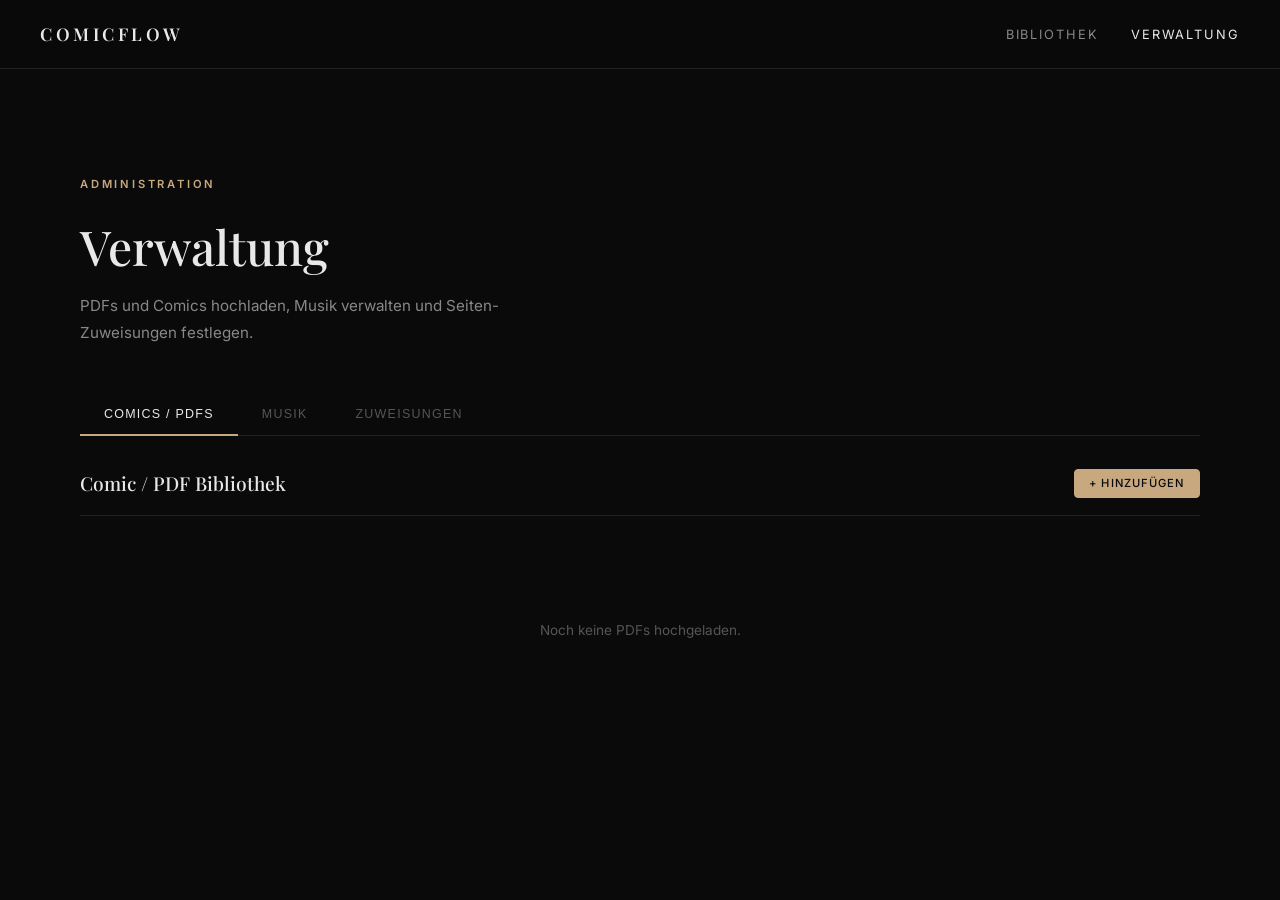
==== admin.html @ b3520b1f "Fix auto-import: add to all pages, wait for DB, refresh admin list Co-Authored-By: Claude Opus 4.6 <" ====
<!DOCTYPE html>
<html lang="de">
<head>
  <meta charset="UTF-8">
  <meta name="viewport" content="width=device-width, initial-scale=1.0">
  <title>ComicFlow - Verwaltung</title>
  <link rel="manifest" href="manifest.json">
  <meta name="theme-color" content="#0a0a0a">
  <link rel="stylesheet" href="css/style.css">
  <script src="https://cdnjs.cloudflare.com/ajax/libs/pdf.js/3.11.174/pdf.min.js"></script>
  <script src="lib/unrar.js"></script>
  <script src="lib/unrar-bundle.js"></script>
</head>
<body>
  <nav class="nav">
    <a href="index.html" class="nav-brand">ComicFlow</a>
    <ul class="nav-links">
      <li><a href="index.html">Bibliothek</a></li>
      <li><a href="admin.html" class="active">Verwaltung</a></li>
    </ul>
  </nav>

  <main class="main">
    <div class="container">
      <div class="hero">
        <div class="hero-label">Administration</div>
        <h1>Verwaltung</h1>
        <p>PDFs und Comics hochladen, Musik verwalten und Seiten-Zuweisungen festlegen.</p>
      </div>

      <!-- Tabs -->
      <div class="tabs">
        <button class="tab active" data-tab="pdfs">Comics / PDFs</button>
        <button class="tab" data-tab="music">Musik</button>
        <button class="tab" data-tab="assign">Zuweisungen</button>
      </div>

      <!-- Tab: PDFs -->
      <div class="tab-content active" id="tab-pdfs">
        <div class="admin-section">
          <div class="admin-section-header">
            <h2 class="admin-section-title">Comic / PDF Bibliothek</h2>
            <button class="btn btn-accent btn-sm" id="addPdfBtn">+ Hinzufügen</button>
          </div>
          <div id="pdfList" class="pdf-list"></div>
          <div id="pdfEmpty" class="empty-state" style="display:none;">
            <p class="text-sm text-muted">Noch keine PDFs hochgeladen.</p>
          </div>
        </div>
      </div>

      <!-- Tab: Music -->
      <div class="tab-content" id="tab-music">
        <div class="admin-section">
          <div class="admin-section-header">
            <h2 class="admin-section-title">Musik Bibliothek</h2>
            <button class="btn btn-accent btn-sm" id="addMusicBtn">+ Musik hinzufügen</button>
          </div>
          <ul id="musicList" class="music-list"></ul>
          <div id="musicEmpty" class="empty-state" style="display:none;">
            <p class="text-sm text-muted">Noch keine Musik hochgeladen.</p>
          </div>
        </div>
      </div>

      <!-- Tab: Assign -->
      <div class="tab-content" id="tab-assign">
        <div class="admin-section">
          <div class="admin-section-header">
            <h2 class="admin-section-title">Seiten-Zuweisungen</h2>
          </div>

          <div class="form-group">
            <label class="form-label">PDF auswählen</label>
            <select class="form-input" id="assignPdfSelect">
              <option value="">-- PDF wählen --</option>
            </select>
          </div>

          <div id="assignHint" class="text-sm text-muted mt-2">
            Wähle eine PDF aus, um die Seiten zu sehen.<br>
            <strong>Strg+Klick</strong> = einzelne Seiten auswählen &nbsp;|&nbsp; <strong>Shift+Klick</strong> = Bereich auswählen
          </div>

          <div id="pageGridContainer" style="display:none;" class="mt-3">
            <div id="pageGrid" class="page-grid"></div>
          </div>
        </div>
      </div>
    </div>
  </main>

  <!-- Assign Bar -->
  <div class="assign-bar" id="assignBar">
    <div class="assign-bar-info">
      <strong id="selectedCount">0</strong> Seiten ausgewählt
    </div>
    <div class="assign-bar-actions">
      <select class="form-input" id="assignMusicSelect">
        <option value="">-- Musik wählen --</option>
      </select>
      <button class="btn btn-accent btn-sm" id="assignApplyBtn">Zuweisen</button>
      <button class="btn btn-danger btn-sm" id="assignRemoveBtn">Entfernen</button>
      <button class="btn btn-sm" id="assignCancelBtn">Abbrechen</button>
    </div>
  </div>

  <!-- Page Preview Lightbox -->
  <div class="page-preview-backdrop" id="pagePreview">
    <button class="page-preview-close" id="pagePreviewClose">&times;</button>
    <img class="page-preview-img" id="pagePreviewImg" src="" alt="Seitenvorschau">
    <div class="page-preview-bar">
      <div class="page-preview-nav">
        <button id="previewPrev">&#8592;</button>
      </div>
      <span class="page-preview-label" id="previewPageLabel">Seite 1</span>
      <div class="page-preview-nav">
        <button id="previewNext">&#8594;</button>
      </div>
      <select class="form-input" id="previewMusicSelect">
        <option value="">-- Musik --</option>
      </select>
      <button class="btn btn-accent btn-sm" id="previewAssignBtn">Zuweisen</button>
      <button class="btn btn-danger btn-sm" id="previewRemoveBtn">Entfernen</button>
    </div>
  </div>

  <!-- Modal: Add PDF -->
  <div class="modal-backdrop" id="pdfModal">
    <div class="modal">
      <button class="modal-close" onclick="closePdfModal()">&times;</button>
      <h3 class="modal-title">Comic / PDF hinzufügen</h3>
      <div class="form-group">
        <label class="form-label">Name</label>
        <input type="text" class="form-input" id="pdfName" placeholder="z.B. Iron Man #1">
      </div>
      <div class="form-group">
        <label class="form-label">Datei (PDF oder CBR)</label>
        <input type="file" class="form-input" id="pdfFile" accept=".pdf,.cbr,.rar">
      </div>
      <button class="btn btn-accent mt-2" id="pdfSaveBtn">Speichern</button>
    </div>
  </div>

  <!-- Modal: Add Music -->
  <div class="modal-backdrop" id="musicModal">
    <div class="modal">
      <button class="modal-close" onclick="closeMusicModal()">&times;</button>
      <h3 class="modal-title">Musik hinzufügen</h3>
      <div class="form-group">
        <label class="form-label">Name</label>
        <input type="text" class="form-input" id="musicName" placeholder="z.B. Action Theme">
      </div>
      <div class="form-group">
        <label class="form-label">Audio Datei</label>
        <input type="file" class="form-input" id="musicFile" accept="audio/*">
      </div>
      <div class="form-group">
        <label class="form-checkbox-label">
          <input type="checkbox" id="musicUseFileTitle" checked>
          Titel aus MP3-Metadaten übernehmen
        </label>
      </div>
      <button class="btn btn-accent mt-2" id="musicSaveBtn">Speichern</button>
    </div>
  </div>

  <div class="toast-container" id="toasts"></div>

  <script src="js/db.js"></script>
  <script src="js/auto-import.js"></script>
  <script src="js/admin.js"></script>
</body>
</html>
---- css/style.css ----
@import url('https://fonts.googleapis.com/css2?family=Inter:wght@300;400;500;600;700&family=Playfair+Display:wght@400;500;600;700&display=swap');

*, *::before, *::after {
  box-sizing: border-box;
  margin: 0;
  padding: 0;
}

:root {
  --bg-primary: #0a0a0a;
  --bg-secondary: #111111;
  --bg-tertiary: #1a1a1a;
  --bg-card: #141414;
  --bg-hover: #1e1e1e;
  --border: #222222;
  --border-light: #2a2a2a;
  --text-primary: #e8e8e8;
  --text-secondary: #888888;
  --text-muted: #555555;
  --accent: #c8a87e;
  --accent-hover: #d4b88e;
  --danger: #c0392b;
  --success: #27ae60;
  --selection: rgba(200, 168, 126, 0.15);
  --selection-border: rgba(200, 168, 126, 0.4);
}

html {
  font-size: 16px;
  scroll-behavior: smooth;
}

body {
  font-family: 'Inter', -apple-system, BlinkMacSystemFont, sans-serif;
  background: var(--bg-primary);
  color: var(--text-primary);
  min-height: 100vh;
  line-height: 1.6;
  -webkit-font-smoothing: antialiased;
}

/* ── Scrollbar ── */
::-webkit-scrollbar { width: 6px; }
::-webkit-scrollbar-track { background: var(--bg-primary); }
::-webkit-scrollbar-thumb { background: var(--border-light); border-radius: 3px; }
::-webkit-scrollbar-thumb:hover { background: var(--text-muted); }

/* ── Navigation ── */
.nav {
  position: fixed;
  top: 0;
  left: 0;
  right: 0;
  z-index: 100;
  display: flex;
  align-items: center;
  justify-content: space-between;
  padding: 1.25rem 2.5rem;
  background: rgba(10, 10, 10, 0.85);
  backdrop-filter: blur(20px);
  border-bottom: 1px solid var(--border);
}

.nav-brand {
  font-family: 'Playfair Display', serif;
  font-size: 1.1rem;
  font-weight: 600;
  letter-spacing: 0.2em;
  text-transform: uppercase;
  color: var(--text-primary);
  text-decoration: none;
}

.nav-links {
  display: flex;
  gap: 2rem;
  list-style: none;
}

.nav-links a {
  color: var(--text-secondary);
  text-decoration: none;
  font-size: 0.8rem;
  font-weight: 400;
  letter-spacing: 0.15em;
  text-transform: uppercase;
  transition: color 0.3s;
}

.nav-links a:hover,
.nav-links a.active {
  color: var(--text-primary);
}

/* ── Main Layout ── */
.main {
  padding-top: 5rem;
  min-height: 100vh;
}

.container {
  max-width: 1200px;
  margin: 0 auto;
  padding: 2rem 2.5rem;
}

/* ── Hero Section ── */
.hero {
  padding: 4rem 0 3rem;
  text-align: left;
}

.hero-label {
  font-size: 0.7rem;
  font-weight: 600;
  letter-spacing: 0.25em;
  text-transform: uppercase;
  color: var(--accent);
  margin-bottom: 1.5rem;
}

.hero h1 {
  font-family: 'Playfair Display', serif;
  font-size: 3rem;
  font-weight: 500;
  line-height: 1.2;
  color: var(--text-primary);
  margin-bottom: 1rem;
}

.hero p {
  font-size: 0.95rem;
  color: var(--text-secondary);
  max-width: 500px;
  line-height: 1.8;
}

/* ── Grid ── */
.library-grid {
  display: grid;
  grid-template-columns: repeat(auto-fill, minmax(260px, 1fr));
  gap: 1.5rem;
  margin-top: 2rem;
}

/* ── Cards ── */
.card {
  background: var(--bg-card);
  border: 1px solid var(--border);
  border-radius: 8px;
  overflow: hidden;
  transition: all 0.3s ease;
  cursor: pointer;
  position: relative;
}

.card:hover {
  border-color: var(--border-light);
  transform: translateY(-2px);
  box-shadow: 0 8px 30px rgba(0, 0, 0, 0.3);
}

.card-cover {
  width: 100%;
  aspect-ratio: 3/4;
  background: var(--bg-tertiary);
  display: flex;
  align-items: center;
  justify-content: center;
  overflow: hidden;
  position: relative;
}

.card-cover img {
  width: 100%;
  height: 100%;
  object-fit: cover;
}

.card-cover-placeholder {
  font-family: 'Playfair Display', serif;
  font-size: 2.5rem;
  color: var(--text-muted);
  opacity: 0.3;
}

.card-overlay {
  position: absolute;
  inset: 0;
  background: linear-gradient(to top, rgba(0,0,0,0.8) 0%, transparent 50%);
  opacity: 0;
  transition: opacity 0.3s;
  display: flex;
  align-items: flex-end;
  padding: 1.5rem;
}

.card:hover .card-overlay {
  opacity: 1;
}

.card-overlay-btn {
  padding: 0.5rem 1.2rem;
  background: var(--accent);
  color: var(--bg-primary);
  border: none;
  border-radius: 4px;
  font-size: 0.75rem;
  font-weight: 600;
  letter-spacing: 0.1em;
  text-transform: uppercase;
  cursor: pointer;
  transition: background 0.2s;
}

.card-overlay-btn:hover {
  background: var(--accent-hover);
}

.card-body {
  padding: 1rem 1.2rem;
}

.card-title {
  font-size: 0.9rem;
  font-weight: 500;
  color: var(--text-primary);
  margin-bottom: 0.3rem;
  white-space: nowrap;
  overflow: hidden;
  text-overflow: ellipsis;
}

.card-meta {
  font-size: 0.75rem;
  color: var(--text-muted);
}

/* ── Buttons ── */
.btn {
  display: inline-flex;
  align-items: center;
  gap: 0.5rem;
  padding: 0.65rem 1.4rem;
  border: 1px solid var(--border-light);
  background: transparent;
  color: var(--text-primary);
  font-family: 'Inter', sans-serif;
  font-size: 0.78rem;
  font-weight: 500;
  letter-spacing: 0.1em;
  text-transform: uppercase;
  border-radius: 4px;
  cursor: pointer;
  transition: all 0.2s;
  text-decoration: none;
}

.btn:hover {
  background: var(--bg-hover);
  border-color: var(--text-muted);
}

.btn-accent {
  background: var(--accent);
  color: var(--bg-primary);
  border-color: var(--accent);
}

.btn-accent:hover {
  background: var(--accent-hover);
  border-color: var(--accent-hover);
}

.btn-danger {
  border-color: var(--danger);
  color: var(--danger);
}

.btn-danger:hover {
  background: var(--danger);
  color: white;
}

.btn-sm {
  padding: 0.4rem 0.9rem;
  font-size: 0.7rem;
}

/* ── Empty State ── */
.empty-state {
  text-align: center;
  padding: 5rem 2rem;
  color: var(--text-muted);
}

.empty-state-icon {
  font-size: 3rem;
  margin-bottom: 1.5rem;
  opacity: 0.3;
}

.empty-state h3 {
  font-family: 'Playfair Display', serif;
  font-size: 1.3rem;
  font-weight: 400;
  color: var(--text-secondary);
  margin-bottom: 0.5rem;
}

.empty-state p {
  font-size: 0.85rem;
  margin-bottom: 2rem;
}

/* ── Modal ── */
.modal-backdrop {
  position: fixed;
  inset: 0;
  background: rgba(0, 0, 0, 0.7);
  backdrop-filter: blur(4px);
  z-index: 200;
  display: none;
  align-items: center;
  justify-content: center;
}

.modal-backdrop.active {
  display: flex;
}

.modal {
  background: var(--bg-secondary);
  border: 1px solid var(--border);
  border-radius: 10px;
  width: 90%;
  max-width: 500px;
  padding: 2rem;
  position: relative;
}

.modal-title {
  font-family: 'Playfair Display', serif;
  font-size: 1.3rem;
  font-weight: 500;
  margin-bottom: 1.5rem;
}

.modal-close {
  position: absolute;
  top: 1.2rem;
  right: 1.2rem;
  background: none;
  border: none;
  color: var(--text-muted);
  font-size: 1.5rem;
  cursor: pointer;
  line-height: 1;
  transition: color 0.2s;
}

.modal-close:hover {
  color: var(--text-primary);
}

/* ── Form ── */
.form-group {
  margin-bottom: 1.2rem;
}

.form-label {
  display: block;
  font-size: 0.75rem;
  font-weight: 500;
  letter-spacing: 0.1em;
  text-transform: uppercase;
  color: var(--text-secondary);
  margin-bottom: 0.5rem;
}

.form-input {
  width: 100%;
  padding: 0.7rem 1rem;
  background: var(--bg-tertiary);
  border: 1px solid var(--border);
  border-radius: 4px;
  color: var(--text-primary);
  font-family: 'Inter', sans-serif;
  font-size: 0.85rem;
  transition: border-color 0.2s;
}

.form-input:focus {
  outline: none;
  border-color: var(--accent);
}

.form-input[type="file"] {
  padding: 0.5rem;
  font-size: 0.8rem;
}

.form-input[type="file"]::file-selector-button {
  padding: 0.35rem 0.8rem;
  margin-right: 0.8rem;
  background: var(--bg-hover);
  border: 1px solid var(--border-light);
  border-radius: 3px;
  color: var(--text-primary);
  font-size: 0.75rem;
  cursor: pointer;
}

select.form-input {
  cursor: pointer;
}

.form-checkbox-label {
  display: flex;
  align-items: center;
  gap: 0.5rem;
  font-size: 0.85rem;
  color: var(--text-secondary);
  cursor: pointer;
}

.form-checkbox-label input[type="checkbox"] {
  accent-color: var(--accent);
  width: 16px;
  height: 16px;
}

/* ── Admin: Page Grid ── */
.admin-section {
  margin-bottom: 3rem;
}

.admin-section-header {
  display: flex;
  align-items: center;
  justify-content: space-between;
  margin-bottom: 1.5rem;
  padding-bottom: 1rem;
  border-bottom: 1px solid var(--border);
}

.admin-section-title {
  font-family: 'Playfair Display', serif;
  font-size: 1.2rem;
  font-weight: 500;
}

.page-grid {
  display: grid;
  grid-template-columns: repeat(auto-fill, minmax(140px, 1fr));
  gap: 0.75rem;
  margin-bottom: 1.5rem;
}

.page-cell {
  aspect-ratio: 3/4;
  display: flex;
  align-items: flex-end;
  justify-content: center;
  flex-direction: column;
  background: var(--bg-tertiary);
  border: 2px solid var(--border);
  border-radius: 6px;
  font-size: 0.8rem;
  font-weight: 500;
  cursor: pointer;
  transition: all 0.15s;
  user-select: none;
  position: relative;
  overflow: hidden;
}

.page-cell-thumb {
  position: absolute;
  inset: 0;
  background-size: contain;
  background-repeat: no-repeat;
  background-position: center;
  background-color: var(--bg-tertiary);
}

.page-cell-info {
  position: relative;
  z-index: 1;
  width: 100%;
  padding: 0.4rem 0.5rem;
  background: linear-gradient(to top, rgba(0,0,0,0.85) 0%, rgba(0,0,0,0.4) 70%, transparent 100%);
  display: flex;
  align-items: center;
  justify-content: space-between;
  gap: 0.3rem;
}

.page-cell-preview-btn {
  width: 22px;
  height: 22px;
  border: none;
  background: rgba(255,255,255,0.12);
  color: var(--text-secondary);
  border-radius: 4px;
  font-size: 0.65rem;
  cursor: pointer;
  display: flex;
  align-items: center;
  justify-content: center;
  flex-shrink: 0;
  transition: all 0.15s;
}

.page-cell-preview-btn:hover {
  background: var(--accent);
  color: var(--bg-primary);
}

.page-cell:hover {
  border-color: var(--border-light);
}

.page-cell.selected {
  border-color: var(--selection-border);
  box-shadow: 0 0 0 1px var(--selection-border);
}

.page-cell.selected .page-cell-info {
  background: linear-gradient(to top, rgba(200,168,126,0.5) 0%, rgba(200,168,126,0.15) 70%, transparent 100%);
}

.page-cell.has-music {
  border-color: var(--success);
}

.page-cell.has-music.selected {
  border-color: var(--accent);
  box-shadow: 0 0 0 1px var(--accent);
}

.page-cell-number {
  font-size: 0.75rem;
  font-weight: 600;
}

.page-cell-music {
  font-size: 0.55rem;
  color: var(--success);
  margin-top: 2px;
  max-width: 90%;
  overflow: hidden;
  text-overflow: ellipsis;
  white-space: nowrap;
  text-align: center;
}

/* ── Page Preview Lightbox ── */
.page-preview-backdrop {
  position: fixed;
  inset: 0;
  background: rgba(0, 0, 0, 0.88);
  backdrop-filter: blur(8px);
  z-index: 250;
  display: none;
  align-items: center;
  justify-content: center;
  flex-direction: column;
  gap: 1rem;
}

.page-preview-backdrop.active {
  display: flex;
}

.page-preview-img {
  max-width: 85vw;
  max-height: 75vh;
  object-fit: contain;
  border-radius: 4px;
  box-shadow: 0 8px 40px rgba(0,0,0,0.5);
}

.page-preview-bar {
  display: flex;
  align-items: center;
  gap: 1rem;
  padding: 0.8rem 1.5rem;
  background: var(--bg-secondary);
  border: 1px solid var(--border);
  border-radius: 8px;
}

.page-preview-bar .page-preview-label {
  font-size: 0.8rem;
  color: var(--text-secondary);
  font-weight: 500;
  min-width: 70px;
}

.page-preview-bar select {
  min-width: 180px;
}

.page-preview-nav {
  display: flex;
  gap: 0.5rem;
}

.page-preview-nav button {
  width: 36px;
  height: 36px;
  border: 1px solid var(--border-light);
  background: var(--bg-tertiary);
  color: var(--text-primary);
  border-radius: 50%;
  display: flex;
  align-items: center;
  justify-content: center;
  cursor: pointer;
  font-size: 0.9rem;
  transition: all 0.2s;
}

.page-preview-nav button:hover {
  background: var(--bg-hover);
  border-color: var(--text-muted);
}

.page-preview-close {
  position: absolute;
  top: 1.5rem;
  right: 1.5rem;
  background: none;
  border: none;
  color: var(--text-muted);
  font-size: 2rem;
  cursor: pointer;
  transition: color 0.2s;
  z-index: 260;
}

.page-preview-close:hover {
  color: var(--text-primary);
}

/* ── Admin: Music assign bar ── */
.assign-bar {
  position: sticky;
  bottom: 0;
  left: 0;
  right: 0;
  padding: 1rem 2rem;
  background: rgba(20, 20, 20, 0.95);
  backdrop-filter: blur(12px);
  border-top: 1px solid var(--border);
  display: none;
  align-items: center;
  justify-content: space-between;
  gap: 1rem;
  z-index: 50;
}

.assign-bar.active {
  display: flex;
}

.assign-bar-info {
  font-size: 0.8rem;
  color: var(--text-secondary);
}

.assign-bar-info strong {
  color: var(--accent);
}

.assign-bar-actions {
  display: flex;
  gap: 0.75rem;
  align-items: center;
}

.assign-bar-actions select {
  min-width: 200px;
}

/* ── Music list ── */
.tab-content.drag-over {
  outline: 2px dashed var(--accent);
  outline-offset: -4px;
  background: rgba(200, 168, 126, 0.05);
}

.music-list {
  list-style: none;
}

.music-item {
  display: flex;
  align-items: center;
  justify-content: space-between;
  padding: 0.8rem 1rem;
  background: var(--bg-tertiary);
  border: 1px solid var(--border);
  border-radius: 6px;
  margin-bottom: 0.5rem;
  transition: border-color 0.2s;
}

.music-item:hover {
  border-color: var(--border-light);
}

.music-item-info {
  display: flex;
  align-items: center;
  gap: 0.8rem;
  min-width: 0;
  flex: 1;
}

.music-item-icon {
  width: 36px;
  height: 36px;
  background: var(--bg-hover);
  border-radius: 50%;
  display: flex;
  align-items: center;
  justify-content: center;
  flex-shrink: 0;
  color: var(--accent);
  font-size: 0.9rem;
}

.music-item-name {
  font-size: 0.85rem;
  font-weight: 500;
  white-space: nowrap;
  overflow: hidden;
  text-overflow: ellipsis;
}

.music-item-actions {
  display: flex;
  gap: 0.5rem;
  flex-shrink: 0;
}

/* ── PDF List (Admin) ── */
.pdf-list {
  list-style: none;
}

.pdf-item {
  display: flex;
  align-items: center;
  gap: 1rem;
  padding: 1rem 1.2rem;
  background: var(--bg-card);
  border: 1px solid var(--border);
  border-radius: 8px;
  margin-bottom: 0.75rem;
  cursor: pointer;
  transition: all 0.2s;
}

.pdf-item:hover {
  border-color: var(--border-light);
  background: var(--bg-hover);
}

.pdf-item-icon {
  width: 44px;
  height: 58px;
  background: var(--bg-tertiary);
  border-radius: 4px;
  display: flex;
  align-items: center;
  justify-content: center;
  flex-shrink: 0;
  font-size: 0.7rem;
  color: var(--text-muted);
  font-weight: 600;
  letter-spacing: 0.05em;
}

.pdf-item-info {
  flex: 1;
  min-width: 0;
}

.pdf-item-name {
  font-size: 0.9rem;
  font-weight: 500;
  white-space: nowrap;
  overflow: hidden;
  text-overflow: ellipsis;
}

.pdf-item-meta {
  font-size: 0.75rem;
  color: var(--text-muted);
  margin-top: 0.2rem;
}

.pdf-item-actions {
  display: flex;
  gap: 0.5rem;
}

/* ── Tabs ── */
.tabs {
  display: flex;
  gap: 0;
  border-bottom: 1px solid var(--border);
  margin-bottom: 2rem;
}

.tab {
  padding: 0.8rem 1.5rem;
  font-size: 0.78rem;
  font-weight: 500;
  letter-spacing: 0.1em;
  text-transform: uppercase;
  color: var(--text-muted);
  background: none;
  border: none;
  border-bottom: 2px solid transparent;
  cursor: pointer;
  transition: all 0.2s;
  margin-bottom: -1px;
}

.tab:hover {
  color: var(--text-secondary);
}

.tab.active {
  color: var(--text-primary);
  border-bottom-color: var(--accent);
}

.tab-content {
  display: none;
}

.tab-content.active {
  display: block;
}

/* ── Reader ── */
.reader-container {
  display: flex;
  flex-direction: column;
  align-items: center;
  padding: 1rem;
  padding-top: 5rem;
  min-height: 100vh;
}

.reader-canvas-wrapper {
  position: relative;
  max-width: 900px;
  width: 100%;
  display: flex;
  justify-content: center;
}

.reader-canvas-wrapper canvas {
  max-width: 100%;
  height: auto;
  border-radius: 4px;
  box-shadow: 0 4px 30px rgba(0, 0, 0, 0.5);
}

.reader-controls {
  position: fixed;
  bottom: 0;
  left: 0;
  right: 0;
  padding: 1rem 2rem;
  background: rgba(10, 10, 10, 0.9);
  backdrop-filter: blur(16px);
  border-top: 1px solid var(--border);
  display: flex;
  align-items: center;
  justify-content: center;
  gap: 1.5rem;
  z-index: 50;
}

.reader-page-info {
  font-size: 0.8rem;
  color: var(--text-secondary);
  font-weight: 500;
  min-width: 100px;
  text-align: center;
}

.reader-btn {
  width: 40px;
  height: 40px;
  border: 1px solid var(--border-light);
  background: var(--bg-tertiary);
  color: var(--text-primary);
  border-radius: 50%;
  display: flex;
  align-items: center;
  justify-content: center;
  cursor: pointer;
  transition: all 0.2s;
  font-size: 1rem;
}

.reader-btn:hover {
  background: var(--bg-hover);
  border-color: var(--text-muted);
}

.reader-btn:disabled {
  opacity: 0.3;
  cursor: default;
}

.reader-music-indicator {
  display: flex;
  align-items: center;
  gap: 0.5rem;
  font-size: 0.75rem;
  color: var(--accent);
  max-width: 200px;
  overflow: hidden;
}

.reader-music-indicator .music-bars {
  display: flex;
  gap: 2px;
  align-items: flex-end;
  height: 14px;
}

.reader-music-indicator .music-bar {
  width: 2px;
  background: var(--accent);
  border-radius: 1px;
  animation: musicBar 0.8s ease-in-out infinite alternate;
}

.reader-music-indicator .music-bar:nth-child(1) { height: 4px; animation-delay: 0s; }
.reader-music-indicator .music-bar:nth-child(2) { height: 8px; animation-delay: 0.2s; }
.reader-music-indicator .music-bar:nth-child(3) { height: 5px; animation-delay: 0.4s; }
.reader-music-indicator .music-bar:nth-child(4) { height: 10px; animation-delay: 0.1s; }

@keyframes musicBar {
  to { height: 14px; }
}

.reader-music-name {
  white-space: nowrap;
  overflow: hidden;
  text-overflow: ellipsis;
}

/* ── Volume Slider ── */
.volume-control {
  display: flex;
  align-items: center;
  gap: 0.5rem;
}

.volume-control input[type="range"] {
  width: 80px;
  height: 3px;
  -webkit-appearance: none;
  appearance: none;
  background: var(--border-light);
  border-radius: 2px;
  outline: none;
}

.volume-control input[type="range"]::-webkit-slider-thumb {
  -webkit-appearance: none;
  width: 12px;
  height: 12px;
  background: var(--accent);
  border-radius: 50%;
  cursor: pointer;
}

.volume-icon {
  font-size: 0.85rem;
  color: var(--text-secondary);
  cursor: pointer;
}

/* ── Toolbar ── */
.toolbar {
  display: flex;
  align-items: center;
  gap: 1rem;
  flex-wrap: wrap;
}

/* ── Utilities ── */
.mt-1 { margin-top: 0.5rem; }
.mt-2 { margin-top: 1rem; }
.mt-3 { margin-top: 1.5rem; }
.mb-2 { margin-bottom: 1rem; }
.flex-between {
  display: flex;
  align-items: center;
  justify-content: space-between;
}
.text-muted { color: var(--text-muted); }
.text-sm { font-size: 0.8rem; }
.text-accent { color: var(--accent); }

/* ── Animations ── */
@keyframes fadeIn {
  from { opacity: 0; transform: translateY(10px); }
  to { opacity: 1; transform: translateY(0); }
}

.fade-in {
  animation: fadeIn 0.4s ease;
}

/* ── Toast ── */
.toast-container {
  position: fixed;
  bottom: 5rem;
  right: 2rem;
  z-index: 300;
  display: flex;
  flex-direction: column;
  gap: 0.5rem;
}

.toast {
  padding: 0.75rem 1.2rem;
  background: var(--bg-secondary);
  border: 1px solid var(--border);
  border-radius: 6px;
  font-size: 0.8rem;
  color: var(--text-primary);
  animation: fadeIn 0.3s ease;
  box-shadow: 0 4px 20px rgba(0,0,0,0.4);
}

.toast.success { border-left: 3px solid var(--success); }
.toast.error { border-left: 3px solid var(--danger); }

/* ── Back Link ── */
.back-link {
  display: inline-flex;
  align-items: center;
  gap: 0.4rem;
  color: var(--text-muted);
  text-decoration: none;
  font-size: 0.8rem;
  letter-spacing: 0.05em;
  transition: color 0.2s;
  margin-bottom: 1.5rem;
}

.back-link:hover {
  color: var(--text-primary);
}

/* ── Responsive ── */
@media (max-width: 768px) {
  .nav { padding: 1rem 1.5rem; }
  .container { padding: 1.5rem; }
  .hero h1 { font-size: 2rem; }
  .library-grid { grid-template-columns: repeat(auto-fill, minmax(160px, 1fr)); }
  .page-grid { grid-template-columns: repeat(auto-fill, minmax(100px, 1fr)); }
  .assign-bar { flex-direction: column; text-align: center; }
  .reader-controls { padding: 0.8rem 1rem; gap: 0.8rem; }
  .page-preview-bar { flex-wrap: wrap; justify-content: center; }
  .page-preview-img { max-width: 95vw; max-height: 60vh; }
}
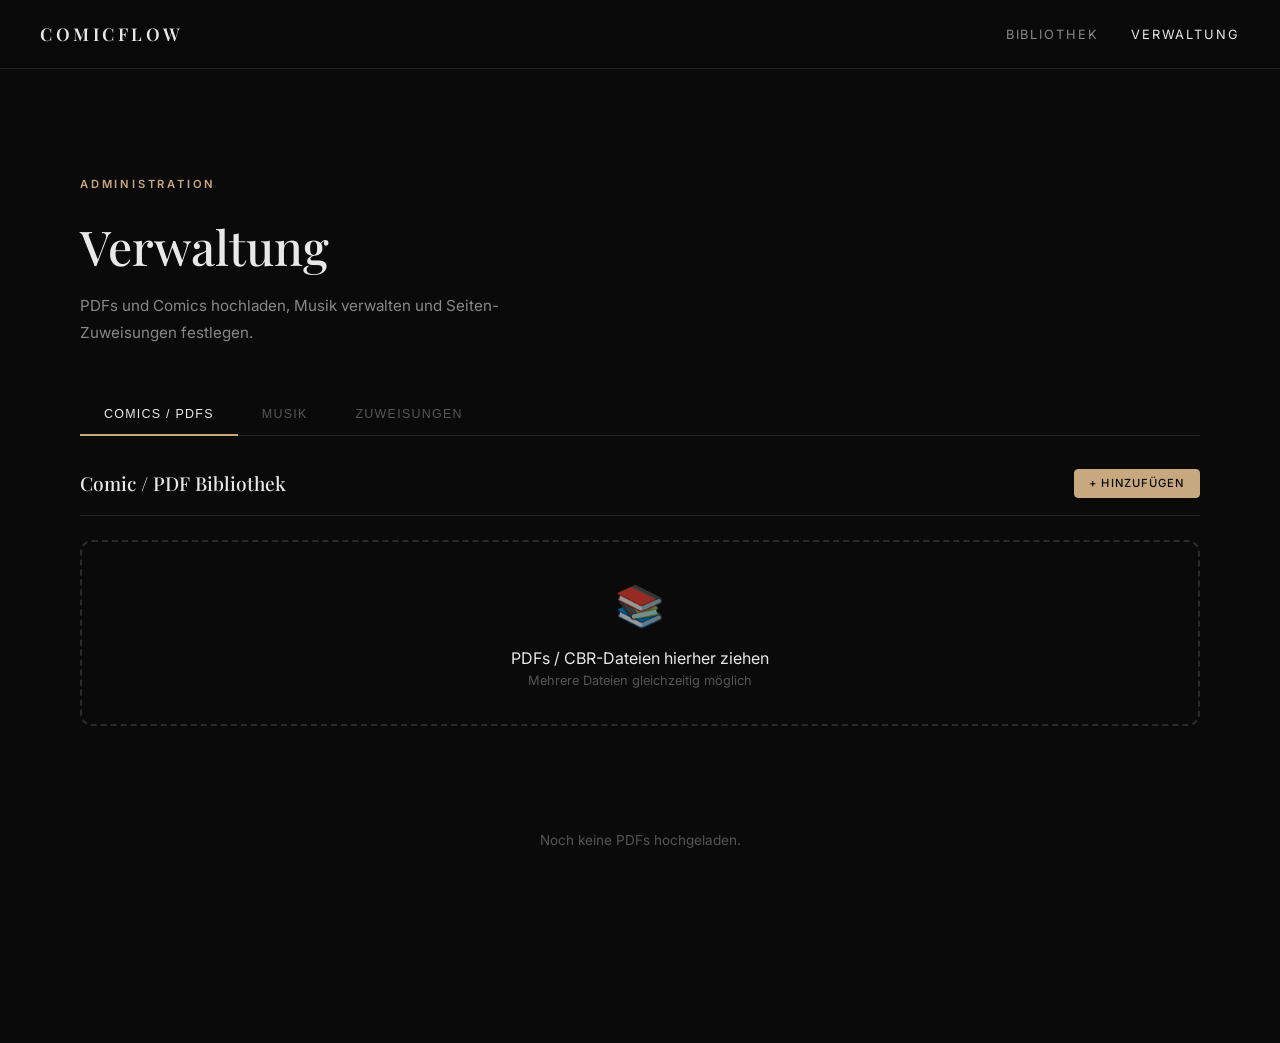
==== commit e93c168d: "Add local server with file persistence, drag&drop upload, reorder, and missing file detection - Node" ====
--- a/admin.html
+++ b/admin.html
@@ -42,6 +42,16 @@
             <h2 class="admin-section-title">Comic / PDF Bibliothek</h2>
             <button class="btn btn-accent btn-sm" id="addPdfBtn">+ Hinzufügen</button>
           </div>
+
+          <!-- Drag & Drop Zone -->
+          <div id="pdfDropZone" class="drop-zone">
+            <div class="drop-zone-content">
+              <div class="drop-zone-icon">&#128218;</div>
+              <p>PDFs / CBR-Dateien hierher ziehen</p>
+              <p class="text-sm text-muted">Mehrere Dateien gleichzeitig m&ouml;glich</p>
+            </div>
+          </div>
+
           <div id="pdfList" class="pdf-list"></div>
           <div id="pdfEmpty" class="empty-state" style="display:none;">
             <p class="text-sm text-muted">Noch keine PDFs hochgeladen.</p>
@@ -136,7 +146,7 @@
       </div>
       <div class="form-group">
         <label class="form-label">Datei (PDF oder CBR)</label>
-        <input type="file" class="form-input" id="pdfFile" accept=".pdf,.cbr,.rar">
+        <input type="file" class="form-input" id="pdfFile" accept=".pdf,.cbr,.rar" multiple>
       </div>
       <button class="btn btn-accent mt-2" id="pdfSaveBtn">Speichern</button>
     </div>
@@ -168,6 +178,7 @@
   <div class="toast-container" id="toasts"></div>
 
   <script src="js/db.js"></script>
+  <script src="js/server-sync.js"></script>
   <script src="js/auto-import.js"></script>
   <script src="js/admin.js"></script>
 </body>
--- a/css/style.css
+++ b/css/style.css
@@ -1067,6 +1067,106 @@
   color: var(--text-primary);
 }
 
+/* ── PDF Item Drag Reorder ── */
+.pdf-item-drag-handle {
+  display: flex;
+  align-items: center;
+  padding: 0 0.6rem;
+  font-size: 1.3rem;
+  color: var(--text-muted);
+  cursor: grab;
+  user-select: none;
+  flex-shrink: 0;
+}
+
+.pdf-item-drag-handle:hover {
+  color: var(--accent);
+}
+
+.pdf-item.reorder-dragging {
+  position: fixed;
+  z-index: 1000;
+  pointer-events: none;
+  opacity: 0.9;
+  box-shadow: 0 8px 32px rgba(0,0,0,0.5);
+  border: 1px solid var(--accent);
+  background: var(--bg-card);
+  border-radius: 8px;
+}
+
+.pdf-item-placeholder {
+  border: 2px dashed var(--accent);
+  border-radius: 8px;
+  background: var(--selection);
+  margin-bottom: 0.5rem;
+}
+
+/* ── Drop Zone ── */
+.drop-zone {
+  border: 2px dashed var(--border-light);
+  border-radius: 12px;
+  padding: 2rem;
+  text-align: center;
+  margin-bottom: 1.5rem;
+  transition: all 0.3s ease;
+  cursor: pointer;
+}
+
+.drop-zone:hover,
+.drop-zone.drag-over {
+  border-color: var(--accent);
+  background: var(--selection);
+}
+
+.drop-zone-content {
+  pointer-events: none;
+}
+
+.drop-zone-icon {
+  font-size: 2.5rem;
+  margin-bottom: 0.5rem;
+  opacity: 0.6;
+}
+
+/* ── PDF Status Badges ── */
+.pdf-status-badge {
+  display: inline-block;
+  font-size: 0.7rem;
+  padding: 0.15rem 0.5rem;
+  border-radius: 4px;
+  font-weight: 500;
+  margin-left: 0.5rem;
+  vertical-align: middle;
+}
+
+.pdf-status-badge.missing {
+  background: rgba(192, 57, 43, 0.2);
+  color: #e74c3c;
+  border: 1px solid rgba(192, 57, 43, 0.3);
+}
+
+.pdf-status-badge.server-only {
+  background: rgba(52, 152, 219, 0.2);
+  color: #5dade2;
+  border: 1px solid rgba(52, 152, 219, 0.3);
+}
+
+.pdf-status-badge.synced {
+  background: rgba(39, 174, 96, 0.15);
+  color: #27ae60;
+  border: 1px solid rgba(39, 174, 96, 0.25);
+}
+
+.pdf-item-missing {
+  border-left: 3px solid #e74c3c;
+  opacity: 0.85;
+}
+
+.pdf-item-server-only {
+  border-left: 3px solid #5dade2;
+  opacity: 0.85;
+}
+
 /* ── Responsive ── */
 @media (max-width: 768px) {
   .nav { padding: 1rem 1.5rem; }
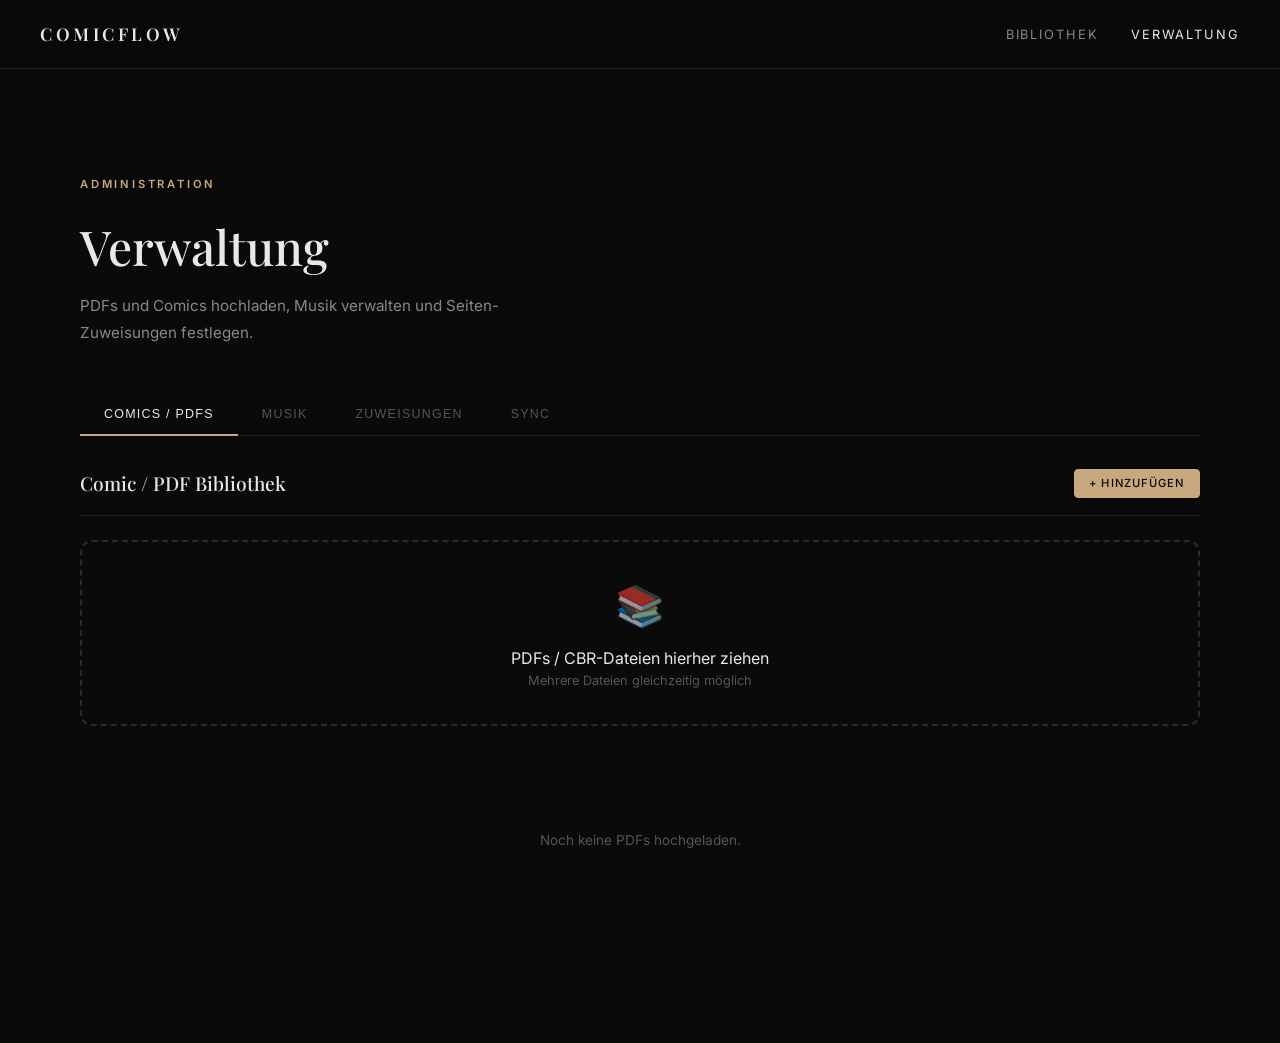
==== commit 7947c7d1: "Add GitHub Sync for cross-device mapping and settings synchronization - Sync tab in admin for GitHub" ====
--- a/admin.html
+++ b/admin.html
@@ -33,6 +33,7 @@
         <button class="tab active" data-tab="pdfs">Comics / PDFs</button>
         <button class="tab" data-tab="music">Musik</button>
         <button class="tab" data-tab="assign">Zuweisungen</button>
+        <button class="tab" data-tab="sync">Sync</button>
       </div>
 
       <!-- Tab: PDFs -->
@@ -97,6 +98,42 @@
           </div>
         </div>
       </div>
+      <!-- Tab: Sync -->
+      <div class="tab-content" id="tab-sync">
+        <div class="admin-section">
+          <div class="admin-section-header">
+            <h2 class="admin-section-title">GitHub Sync</h2>
+          </div>
+          <p class="text-sm text-muted mb-2">
+            Synchronisiere Zuweisungen und Einstellungen &uuml;ber GitHub, damit alles auf jedem Ger&auml;t gleich ist.
+          </p>
+
+          <div class="form-group mt-3">
+            <label class="form-label">GitHub Personal Access Token</label>
+            <div style="display:flex;gap:0.5rem;">
+              <input type="password" class="form-input" id="githubToken" placeholder="ghp_xxxxxxxxxxxx" style="flex:1;">
+              <button class="btn btn-accent btn-sm" id="githubTokenSave">Speichern</button>
+            </div>
+            <p class="text-sm text-muted mt-1">
+              Erstelle einen Token unter <strong>GitHub &rarr; Settings &rarr; Developer settings &rarr; Personal access tokens &rarr; Tokens (classic)</strong> mit <code>repo</code> Berechtigung.
+            </p>
+          </div>
+
+          <div id="syncStatus" class="mt-3" style="display:none;">
+            <div class="form-group">
+              <span class="pdf-status-badge synced" id="syncStatusBadge">Verbunden</span>
+              <button class="btn btn-sm" id="syncNowBtn" style="margin-left:0.5rem;">Jetzt synchronisieren</button>
+              <button class="btn btn-danger btn-sm" id="syncDisconnect" style="margin-left:0.5rem;">Trennen</button>
+            </div>
+            <div id="syncInfo" class="text-sm text-muted mt-2"></div>
+          </div>
+
+          <div id="syncNotConfigured" class="mt-3" style="display:none;">
+            <span class="pdf-status-badge missing">Nicht verbunden</span>
+          </div>
+        </div>
+      </div>
+
     </div>
   </main>
 
@@ -178,6 +215,8 @@
   <div class="toast-container" id="toasts"></div>
 
   <script src="js/db.js"></script>
+  <script src="js/file-registry.js"></script>
+  <script src="js/github-sync.js"></script>
   <script src="js/server-sync.js"></script>
   <script src="js/auto-import.js"></script>
   <script src="js/admin.js"></script>
--- a/css/style.css
+++ b/css/style.css
@@ -1101,6 +1101,29 @@
   margin-bottom: 0.5rem;
 }
 
+/* ── Missing file cards in library ── */
+.card-missing {
+  opacity: 0.7;
+  border: 1px solid rgba(192, 57, 43, 0.3);
+}
+
+.card-overlay-missing {
+  display: flex !important;
+  flex-direction: column;
+  gap: 0.5rem;
+  background: rgba(0,0,0,0.7) !important;
+}
+
+.card-missing-label {
+  color: #e74c3c;
+  font-size: 0.85rem;
+  font-weight: 600;
+}
+
+.card-meta-missing {
+  color: #e74c3c !important;
+}
+
 /* ── Drop Zone ── */
 .drop-zone {
   border: 2px dashed var(--border-light);
